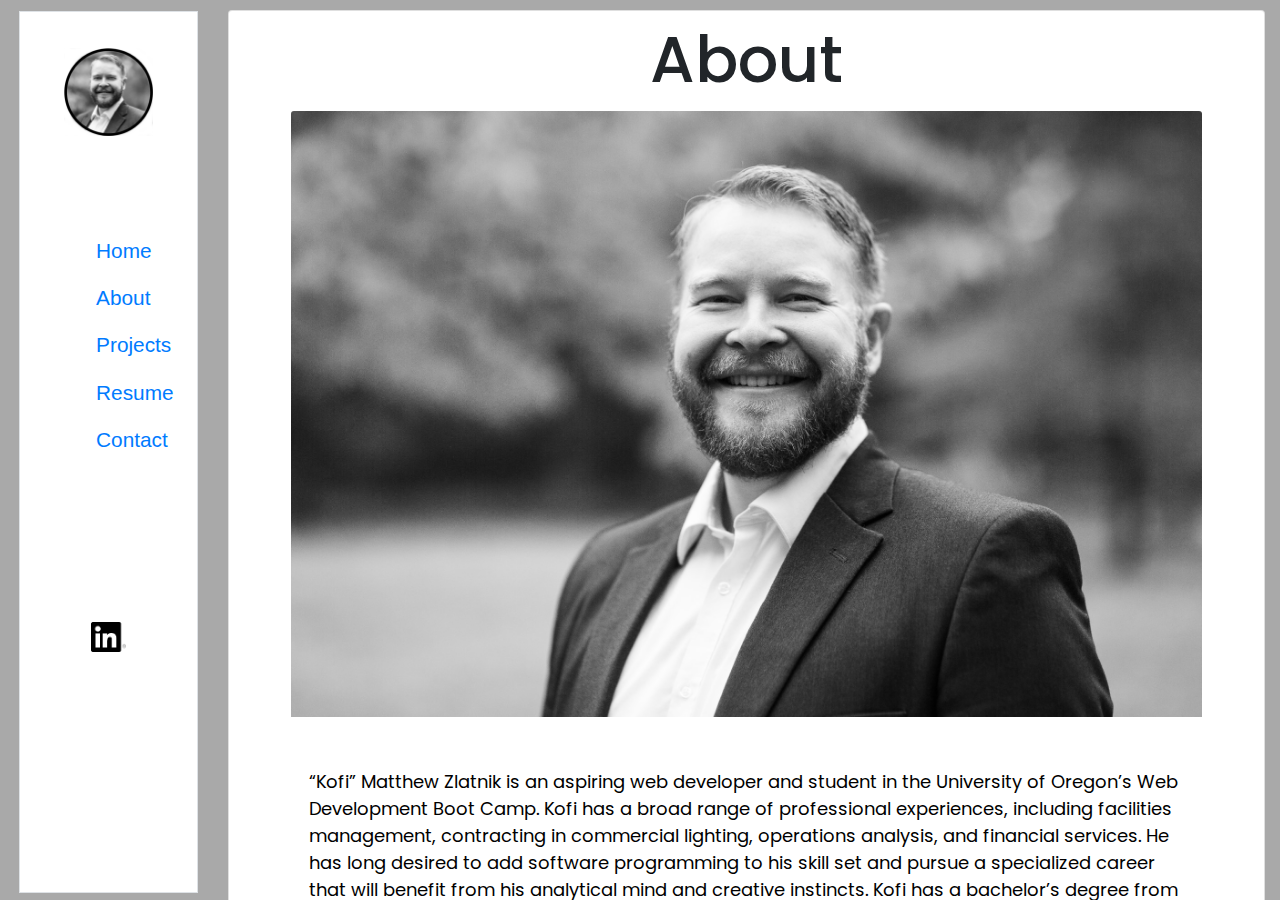
==== about.html @ 7e5d30ef "updated all files" ====
<!doctype html>
<html lang="en">
  <head>
    <!-- meta tags -->
    <meta charset="utf-8">
    <meta name="viewport" content="width=device-width, initial-scale=1">

    <!-- Bootstrap CSS -->
    <link rel="stylesheet" href="https://stackpath.bootstrapcdn.com/bootstrap/4.3.1/css/bootstrap.min.css" integrity="sha384-ggOyR0iXCbMQv3Xipma34MD+dH/1fQ784/j6cY/iJTQUOhcWr7x9JvoRxT2MZw1T" crossorigin="anonymous">

    <!--Google Fonts-->
    <link href="https://fonts.googleapis.com/css?family=Poppins" rel="stylesheet">

    <!-- Style CSS-->
    <link rel="stylesheet" href="assets/css/style.css">

    <title>Kofi Zlatnik</title>
  </head>
  <body>
    <div class="container-fluid">
            <div class="row">
                <div class="col-md-2">
                    <aside id="sidebar" class="border">
                        <img id="kzPic" src="assets/imgs/profPic.png" href="index.html">
                        <br>
                        <nav id="navPort" class="navbar navbar-inverse" data-spy="affix" data-offset-top="197">
                            <ul class="nav flex-column">
                                <li class="nav-item"><a class="nav-link" href="index.html">Home</a></li>
                                <li class="nav-item"><a class="nav-link" href="./about.html">About</a></li>
                                <li class="nav-item"><a class="nav-link" href="./port.html">Projects</a></li>
                                <li class="nav-item"><a class="nav-link" href="#">Resume</a></li>
                                <li class="nav-item"><a class="nav-link" href="./contact.html">Contact</a></li>
                            </ul>
                        </nav>
                        <div id="footer">
                            <a href="https://www.linkedin.com/in/kofizlatnik" target="_blank"><img src="assets/imgs/In-Black-66px-R.png" alt="LinkedIn" class="icon"></img></a>
                        </div>
                    </aside>
                </div>
                <div class="col-md-10" id="main">
                    <!-- <div class="card mains" id="home">
                        <h1 class="card-title text-center">Kofi Zlatnik</h1>
                        <h3 class="card-title text-center">Full-Stack Engineer</h3>
                        <img id="homeImg" class="card-img-top" src="assets/imgs/179.jpg" alt="workSpace">
                    </div> -->                
                    <div class="card mains" id="about">
                        <h1 class="card-title text-center">About</h1>
                        <img id="kofiZ" class="card-img-top" src="assets/imgs/kofiMatthew.jpg" alt="Kofi Zlatnik">
                        <div class="card-body">
                            <p class="card-text" id="bio">“Kofi” Matthew Zlatnik is an aspiring web developer and student in the University of Oregon’s Web Development Boot Camp. Kofi has a broad range of 
                                professional experiences, including facilities management, contracting in commercial lighting, operations analysis, and financial services.
                                He has long desired to add software programming to his skill set and pursue a specialized career that will benefit from his analytical mind and 
                                creative instincts. Kofi has a bachelor’s degree from George Fox University (2006, Magna Cum Laude) in International Business. He acquired the 
                                moniker “Kofi” in Ghana, West Africa, where he lived in 2001-02.
                            </p>
                        </div>
                    </div>                
                </div>
            </div> 
        </div>  
    
    
        <!-- JavaScript -->
        <script src="assets/js/port.js"></script>
        <!-- jQuery first, then Popper.js, then Bootstrap JS -->
        <script src="https://code.jquery.com/jquery-3.3.1.slim.min.js" integrity="sha384-q8i/X+965DzO0rT7abK41JStQIAqVgRVzpbzo5smXKp4YfRvH+8abtTE1Pi6jizo" crossorigin="anonymous"></script>
        <script src="https://cdnjs.cloudflare.com/ajax/libs/popper.js/1.14.7/umd/popper.min.js" integrity="sha384-UO2eT0CpHqdSJQ6hJty5KVphtPhzWj9WO1clHTMGa3JDZwrnQq4sF86dIHNDz0W1" crossorigin="anonymous"></script>
        <script src="https://stackpath.bootstrapcdn.com/bootstrap/4.3.1/js/bootstrap.min.js" integrity="sha384-JjSmVgyd0p3pXB1rRibZUAYoIIy6OrQ6VrjIEaFf/nJGzIxFDsf4x0xIM+B07jRM" crossorigin="anonymous"></script>
        </body>
    </html>
---- assets/css/style.css ----
body{
    background-color: darkgray;
}

#row1{
    margin-top: 15px;
}

#main{
    height: 900px;
    overflow-y: scroll;
}

h1{
    padding-top: 1%;
    font-size: 4em;
    font-family: 'Poppins', sans-serif;
}

h3{
    padding: 1%;
}

#sidebar{
    background-color: white;
    margin-top: 6%;
    margin-left: 2%;
    height: 98%;
    border: 1.0em;
    z-index: 1;
}

#kzPic{
    display: block;
    margin-top: 20%;
    margin-left: auto;
    margin-right: auto;
    width: 50%;
}

#navPort{
    display: block;
    margin-top: 33%;
    font-size: 130%;
    margin-left: auto;
    margin-right: auto;
    width: 50%;
}

#footer{
    display: block;
    margin-top: 85%;
    margin-left: auto;
    margin-right: auto;
    width: 50%;
}
.icon{
    display: block;
    margin-left: auto;
    margin-right: auto;
    width: 40%;
}

.mains{
    margin-top: 1%;
}

#homeImg, #kofiZ, #bio{
    display: block;
    width: 88%;
    margin-left: auto;
    margin-right: auto;
    margin-bottom: 3%;
}

.projects{
    display: block;
    width: 80%;
    height: 400px;
    margin-top: 4%;
    border: darkgray;
    margin-left: auto;
    margin-right: auto;
}

.ports{
    background-color: darkgray;
    margin: 2%;
}

.proj{
    text-align: center;
}

.card-text{
    font-size: 22px;
    color: white;
    font-family: 'Poppins', sans-serif;
}

#bio{
    color: black;
    font-size: 18px;
}

form{
    width: 90%;
    display: block;
    margin-left: auto;
    margin-right: auto;
    margin-bottom: 2%;
}
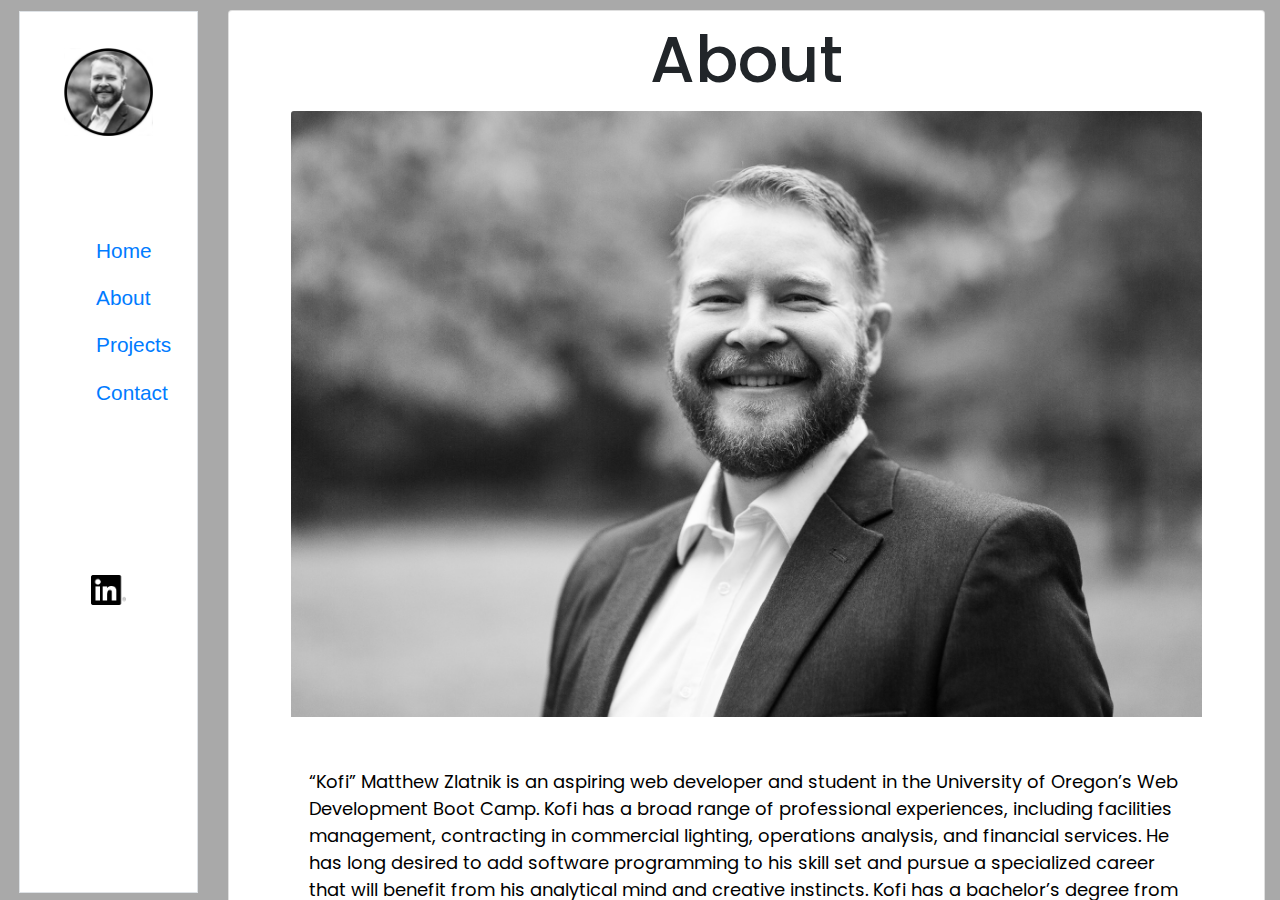
==== commit f7c08894: "small fix" ====
--- a/about.html
+++ b/about.html
@@ -28,7 +28,7 @@
                                 <li class="nav-item"><a class="nav-link" href="index.html">Home</a></li>
                                 <li class="nav-item"><a class="nav-link" href="./about.html">About</a></li>
                                 <li class="nav-item"><a class="nav-link" href="./port.html">Projects</a></li>
-                                <li class="nav-item"><a class="nav-link" href="#">Resume</a></li>
+                                <!-- <li class="nav-item"><a class="nav-link" href="#">Resume</a></li> -->
                                 <li class="nav-item"><a class="nav-link" href="./contact.html">Contact</a></li>
                             </ul>
                         </nav>
